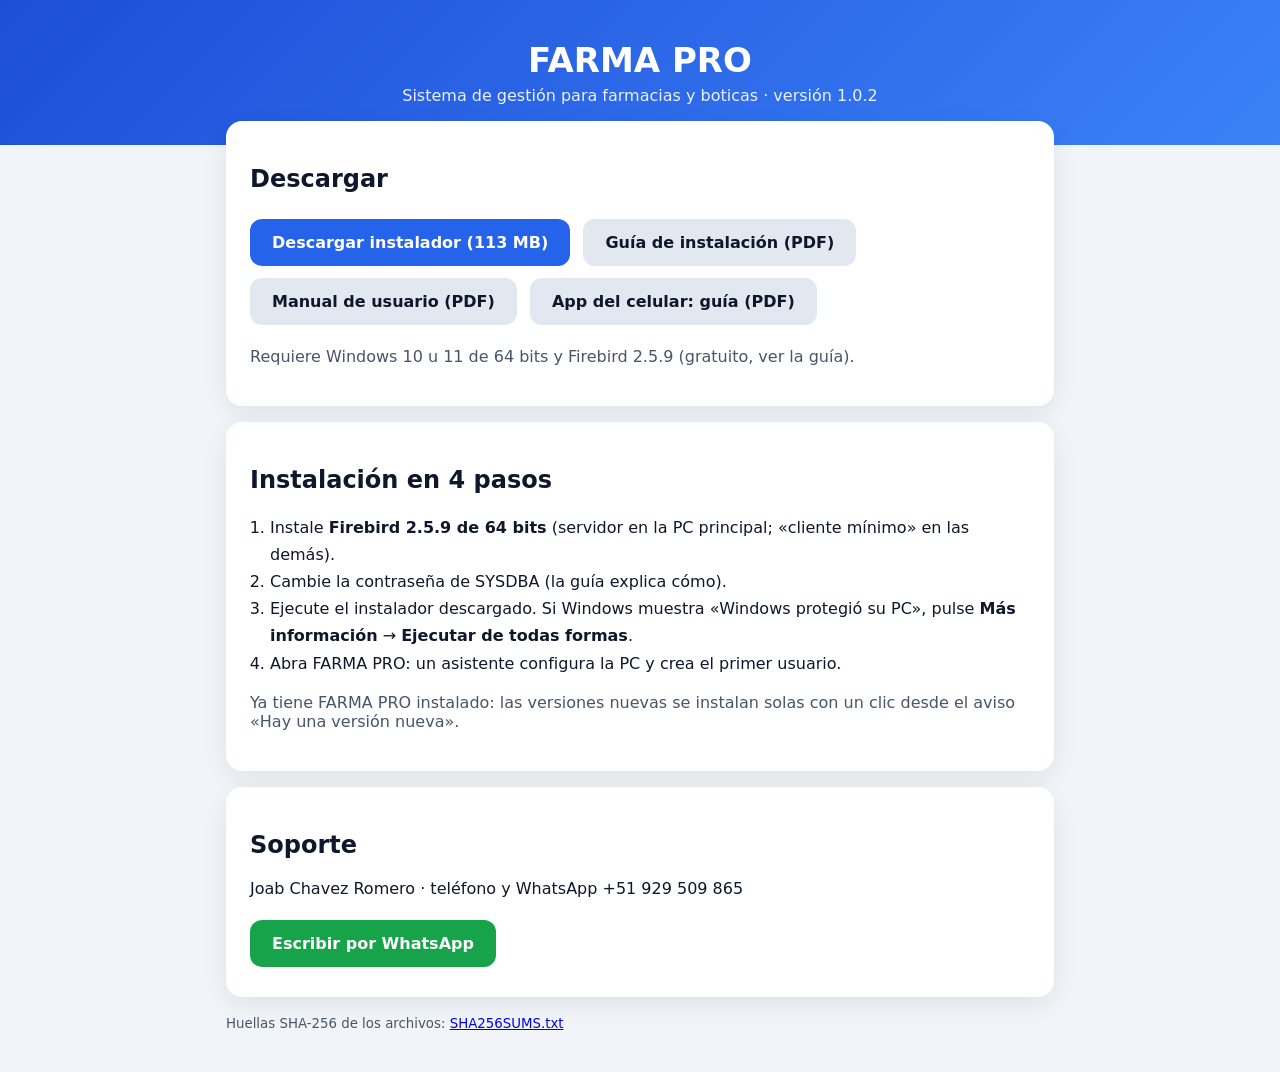
==== index.html @ b52af7d2 "Página de descargas 1.0.2" ====
<!doctype html>
<html lang="es"><head><meta charset="utf-8"><meta name="viewport" content="width=device-width, initial-scale=1">
<title>FARMA PRO - Descargas</title>
<style>
:root { --azul:#1D4ED8; --azul2:#2563EB; --fondo:#F1F5F9; --texto:#0F172A; --gris:#475569; }
* { box-sizing:border-box; }
body { margin:0; font-family:"Segoe UI",system-ui,sans-serif; background:var(--fondo); color:var(--texto); }
header { background:linear-gradient(135deg,var(--azul),#3B82F6); color:#fff; padding:40px 16px; text-align:center; }
header h1 { margin:0 0 6px; font-size:34px; } header p { margin:0; opacity:.9; }
main { max-width:860px; margin:-24px auto 40px; padding:0 16px; }
.card { background:#fff; border-radius:16px; padding:24px; box-shadow:0 8px 24px rgba(15,23,42,.08); margin-bottom:16px; }
.btn { display:inline-block; background:var(--azul2); color:#fff; text-decoration:none; padding:14px 22px;
       border-radius:12px; font-weight:700; margin:6px 8px 6px 0; }
.btn.sec { background:#E2E8F0; color:var(--texto); }
.btn.wa { background:#16A34A; }
ol { padding-left:20px; line-height:1.7; } small, .muted { color:var(--gris); }
code { background:#F1F5F9; padding:2px 6px; border-radius:6px; }
</style></head><body>
<header><h1>FARMA PRO</h1><p>Sistema de gestión para farmacias y boticas · versión 1.0.2</p></header>
<main>
<div class="card"><h2>Descargar</h2>
<a class="btn" href="https://github.com/jcramigofiel20-collab/farma-pro-descargas/releases/latest/download/FARMA_PRO_Instalador.exe">Descargar instalador (113 MB)</a>
<a class="btn sec" href="https://github.com/jcramigofiel20-collab/farma-pro-descargas/releases/latest/download/Guia_de_instalacion_FARMA_PRO.pdf">Guía de instalación (PDF)</a>
<a class="btn sec" href="https://github.com/jcramigofiel20-collab/farma-pro-descargas/releases/latest/download/Manual_de_usuario_FARMA_PRO.pdf">Manual de usuario (PDF)</a>
<a class="btn sec" href="https://github.com/jcramigofiel20-collab/farma-pro-descargas/releases/latest/download/Guia_app_celular_FARMA_PRO.pdf">App del celular: guía (PDF)</a>
<p class="muted">Requiere Windows 10 u 11 de 64 bits y Firebird 2.5.9 (gratuito, ver la guía).</p></div>
<div class="card"><h2>Instalación en 4 pasos</h2><ol>
<li>Instale <b>Firebird 2.5.9 de 64 bits</b> (servidor en la PC principal; «cliente mínimo» en las demás).</li>
<li>Cambie la contraseña de SYSDBA (la guía explica cómo).</li>
<li>Ejecute el instalador descargado. Si Windows muestra «Windows protegió su PC», pulse
<b>Más información</b> → <b>Ejecutar de todas formas</b>.</li>
<li>Abra FARMA PRO: un asistente configura la PC y crea el primer usuario.</li></ol>
<p class="muted">Ya tiene FARMA PRO instalado: las versiones nuevas se instalan solas con un clic desde el aviso
«Hay una versión nueva».</p></div>
<div class="card"><h2>Soporte</h2><p>Joab Chavez Romero · teléfono y WhatsApp +51 929 509 865</p>
<a class="btn wa" href="https://wa.me/51929509865">Escribir por WhatsApp</a></div>
<p class="muted"><small>Huellas SHA-256 de los archivos: <a href="https://github.com/jcramigofiel20-collab/farma-pro-descargas/releases/latest/download/SHA256SUMS.txt">SHA256SUMS.txt</a></small></p>
</main></body></html>
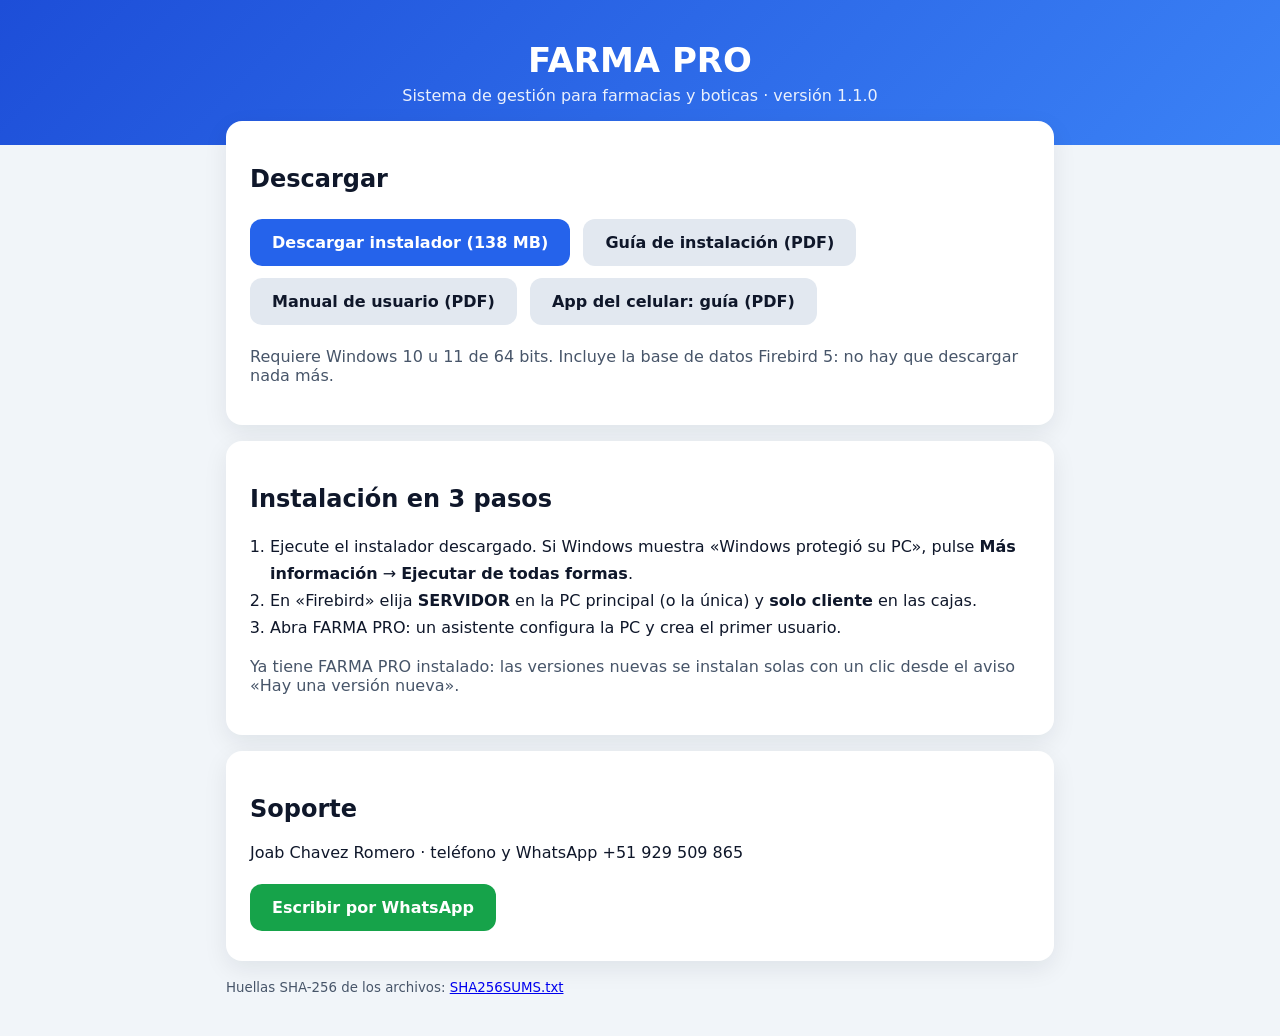
==== commit 68907048: "Página de descargas 1.1.0" ====
--- a/index.html
+++ b/index.html
@@ -16,19 +16,19 @@
 ol { padding-left:20px; line-height:1.7; } small, .muted { color:var(--gris); }
 code { background:#F1F5F9; padding:2px 6px; border-radius:6px; }
 </style></head><body>
-<header><h1>FARMA PRO</h1><p>Sistema de gestión para farmacias y boticas · versión 1.0.2</p></header>
+<header><h1>FARMA PRO</h1><p>Sistema de gestión para farmacias y boticas · versión 1.1.0</p></header>
 <main>
 <div class="card"><h2>Descargar</h2>
-<a class="btn" href="https://github.com/jcramigofiel20-collab/farma-pro-descargas/releases/latest/download/FARMA_PRO_Instalador.exe">Descargar instalador (113 MB)</a>
+<a class="btn" href="https://github.com/jcramigofiel20-collab/farma-pro-descargas/releases/latest/download/FARMA_PRO_Instalador.exe">Descargar instalador (138 MB)</a>
 <a class="btn sec" href="https://github.com/jcramigofiel20-collab/farma-pro-descargas/releases/latest/download/Guia_de_instalacion_FARMA_PRO.pdf">Guía de instalación (PDF)</a>
 <a class="btn sec" href="https://github.com/jcramigofiel20-collab/farma-pro-descargas/releases/latest/download/Manual_de_usuario_FARMA_PRO.pdf">Manual de usuario (PDF)</a>
 <a class="btn sec" href="https://github.com/jcramigofiel20-collab/farma-pro-descargas/releases/latest/download/Guia_app_celular_FARMA_PRO.pdf">App del celular: guía (PDF)</a>
-<p class="muted">Requiere Windows 10 u 11 de 64 bits y Firebird 2.5.9 (gratuito, ver la guía).</p></div>
-<div class="card"><h2>Instalación en 4 pasos</h2><ol>
-<li>Instale <b>Firebird 2.5.9 de 64 bits</b> (servidor en la PC principal; «cliente mínimo» en las demás).</li>
-<li>Cambie la contraseña de SYSDBA (la guía explica cómo).</li>
+<p class="muted">Requiere Windows 10 u 11 de 64 bits. Incluye la base de datos Firebird 5: no hay que descargar
+nada más.</p></div>
+<div class="card"><h2>Instalación en 3 pasos</h2><ol>
 <li>Ejecute el instalador descargado. Si Windows muestra «Windows protegió su PC», pulse
 <b>Más información</b> → <b>Ejecutar de todas formas</b>.</li>
+<li>En «Firebird» elija <b>SERVIDOR</b> en la PC principal (o la única) y <b>solo cliente</b> en las cajas.</li>
 <li>Abra FARMA PRO: un asistente configura la PC y crea el primer usuario.</li></ol>
 <p class="muted">Ya tiene FARMA PRO instalado: las versiones nuevas se instalan solas con un clic desde el aviso
 «Hay una versión nueva».</p></div>
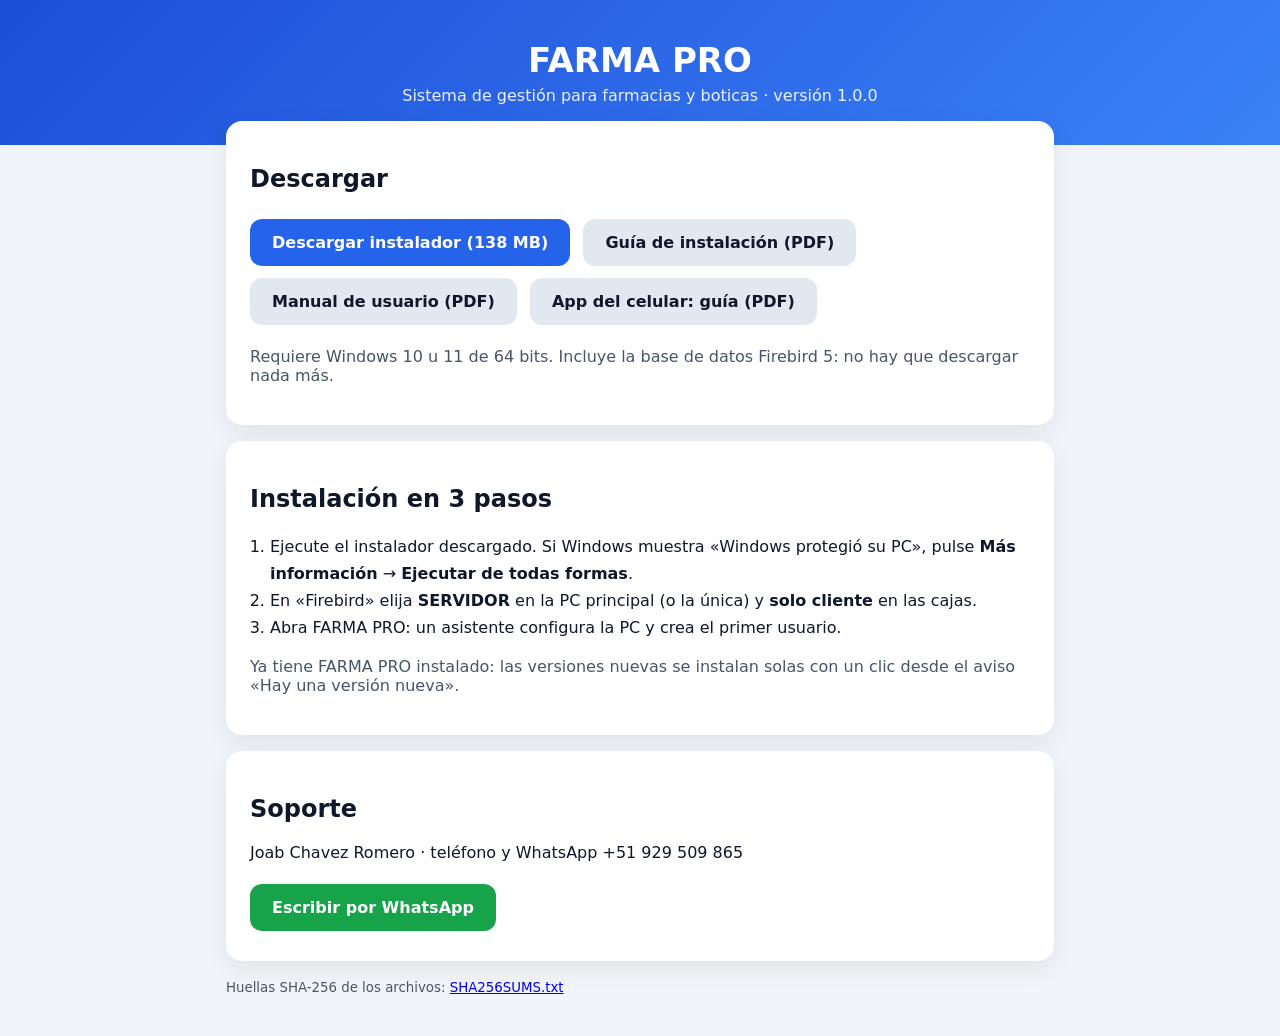
==== commit 273d204c: "Página de descargas 1.0.0" ====
--- a/index.html
+++ b/index.html
@@ -16,7 +16,7 @@
 ol { padding-left:20px; line-height:1.7; } small, .muted { color:var(--gris); }
 code { background:#F1F5F9; padding:2px 6px; border-radius:6px; }
 </style></head><body>
-<header><h1>FARMA PRO</h1><p>Sistema de gestión para farmacias y boticas · versión 1.1.0</p></header>
+<header><h1>FARMA PRO</h1><p>Sistema de gestión para farmacias y boticas · versión 1.0.0</p></header>
 <main>
 <div class="card"><h2>Descargar</h2>
 <a class="btn" href="https://github.com/jcramigofiel20-collab/farma-pro-descargas/releases/latest/download/FARMA_PRO_Instalador.exe">Descargar instalador (138 MB)</a>
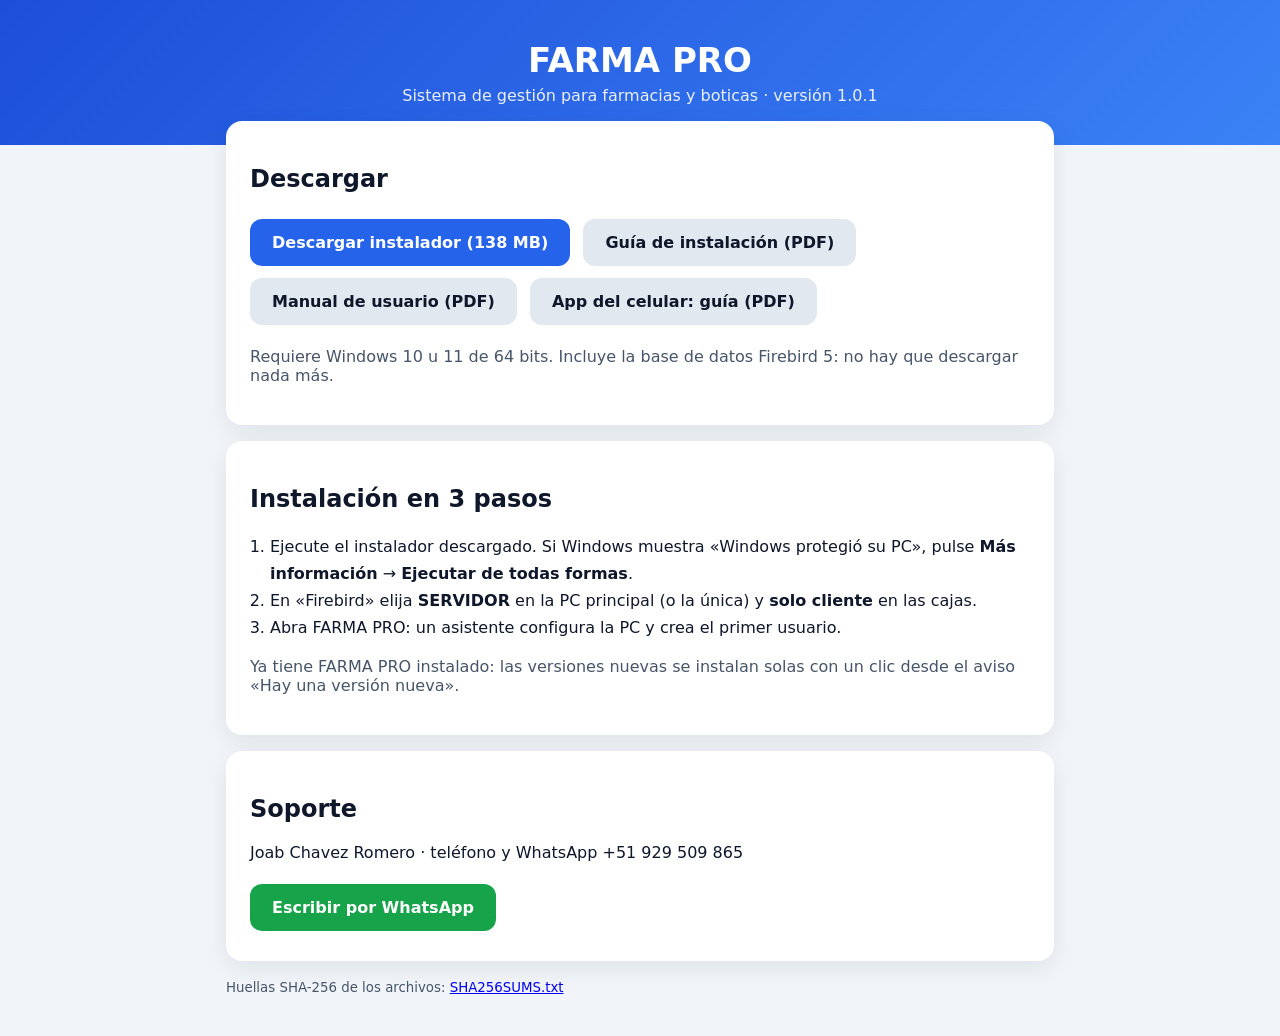
==== commit 63338401: "PÃ¡gina de descargas v1.0.1" ====
--- a/index.html
+++ b/index.html
@@ -16,7 +16,7 @@
 ol { padding-left:20px; line-height:1.7; } small, .muted { color:var(--gris); }
 code { background:#F1F5F9; padding:2px 6px; border-radius:6px; }
 </style></head><body>
-<header><h1>FARMA PRO</h1><p>Sistema de gestión para farmacias y boticas · versión 1.0.0</p></header>
+<header><h1>FARMA PRO</h1><p>Sistema de gestión para farmacias y boticas · versión 1.0.1</p></header>
 <main>
 <div class="card"><h2>Descargar</h2>
 <a class="btn" href="https://github.com/jcramigofiel20-collab/farma-pro-descargas/releases/latest/download/FARMA_PRO_Instalador.exe">Descargar instalador (138 MB)</a>
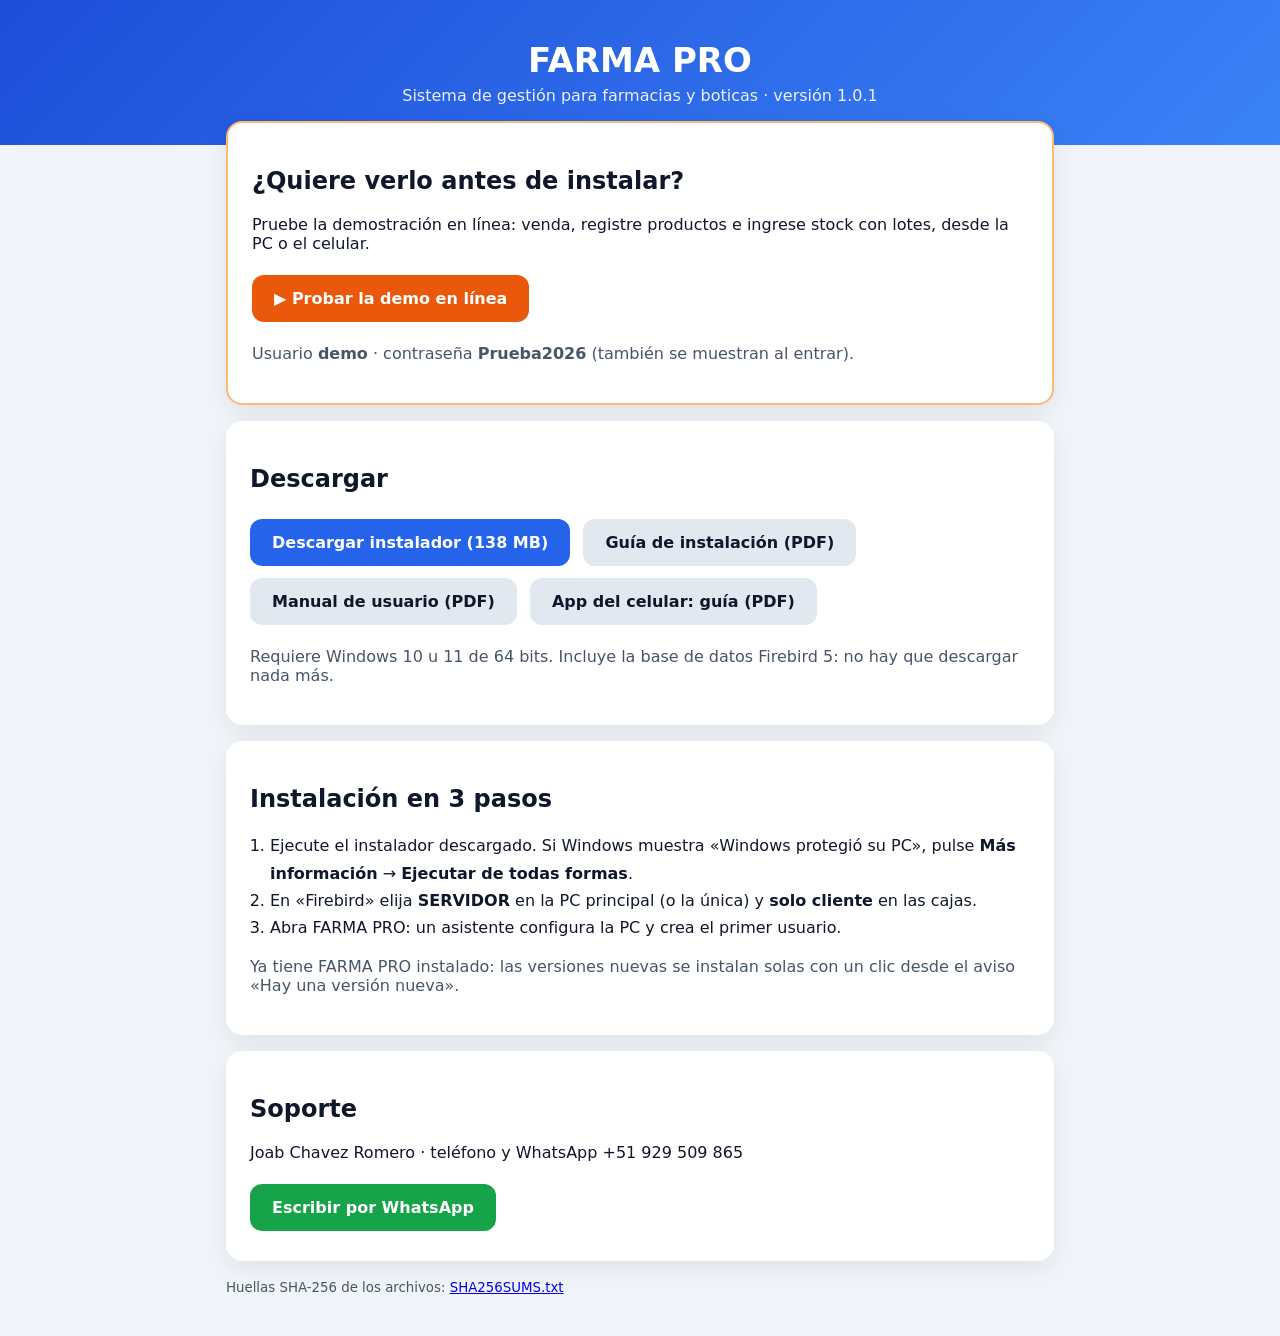
==== commit 0a490f6d: "Página de descargas: enlace a la demo en línea" ====
--- a/index.html
+++ b/index.html
@@ -1,38 +1,42 @@
-<!doctype html>
-<html lang="es"><head><meta charset="utf-8"><meta name="viewport" content="width=device-width, initial-scale=1">
-<title>FARMA PRO - Descargas</title>
-<style>
-:root { --azul:#1D4ED8; --azul2:#2563EB; --fondo:#F1F5F9; --texto:#0F172A; --gris:#475569; }
-* { box-sizing:border-box; }
-body { margin:0; font-family:"Segoe UI",system-ui,sans-serif; background:var(--fondo); color:var(--texto); }
-header { background:linear-gradient(135deg,var(--azul),#3B82F6); color:#fff; padding:40px 16px; text-align:center; }
-header h1 { margin:0 0 6px; font-size:34px; } header p { margin:0; opacity:.9; }
-main { max-width:860px; margin:-24px auto 40px; padding:0 16px; }
-.card { background:#fff; border-radius:16px; padding:24px; box-shadow:0 8px 24px rgba(15,23,42,.08); margin-bottom:16px; }
-.btn { display:inline-block; background:var(--azul2); color:#fff; text-decoration:none; padding:14px 22px;
-       border-radius:12px; font-weight:700; margin:6px 8px 6px 0; }
-.btn.sec { background:#E2E8F0; color:var(--texto); }
-.btn.wa { background:#16A34A; }
-ol { padding-left:20px; line-height:1.7; } small, .muted { color:var(--gris); }
-code { background:#F1F5F9; padding:2px 6px; border-radius:6px; }
-</style></head><body>
-<header><h1>FARMA PRO</h1><p>Sistema de gestión para farmacias y boticas · versión 1.0.1</p></header>
-<main>
-<div class="card"><h2>Descargar</h2>
-<a class="btn" href="https://github.com/jcramigofiel20-collab/farma-pro-descargas/releases/latest/download/FARMA_PRO_Instalador.exe">Descargar instalador (138 MB)</a>
-<a class="btn sec" href="https://github.com/jcramigofiel20-collab/farma-pro-descargas/releases/latest/download/Guia_de_instalacion_FARMA_PRO.pdf">Guía de instalación (PDF)</a>
-<a class="btn sec" href="https://github.com/jcramigofiel20-collab/farma-pro-descargas/releases/latest/download/Manual_de_usuario_FARMA_PRO.pdf">Manual de usuario (PDF)</a>
-<a class="btn sec" href="https://github.com/jcramigofiel20-collab/farma-pro-descargas/releases/latest/download/Guia_app_celular_FARMA_PRO.pdf">App del celular: guía (PDF)</a>
-<p class="muted">Requiere Windows 10 u 11 de 64 bits. Incluye la base de datos Firebird 5: no hay que descargar
-nada más.</p></div>
-<div class="card"><h2>Instalación en 3 pasos</h2><ol>
-<li>Ejecute el instalador descargado. Si Windows muestra «Windows protegió su PC», pulse
-<b>Más información</b> → <b>Ejecutar de todas formas</b>.</li>
-<li>En «Firebird» elija <b>SERVIDOR</b> en la PC principal (o la única) y <b>solo cliente</b> en las cajas.</li>
-<li>Abra FARMA PRO: un asistente configura la PC y crea el primer usuario.</li></ol>
-<p class="muted">Ya tiene FARMA PRO instalado: las versiones nuevas se instalan solas con un clic desde el aviso
-«Hay una versión nueva».</p></div>
-<div class="card"><h2>Soporte</h2><p>Joab Chavez Romero · teléfono y WhatsApp +51 929 509 865</p>
-<a class="btn wa" href="https://wa.me/51929509865">Escribir por WhatsApp</a></div>
-<p class="muted"><small>Huellas SHA-256 de los archivos: <a href="https://github.com/jcramigofiel20-collab/farma-pro-descargas/releases/latest/download/SHA256SUMS.txt">SHA256SUMS.txt</a></small></p>
-</main></body></html>
+<!doctype html>
+<html lang="es"><head><meta charset="utf-8"><meta name="viewport" content="width=device-width, initial-scale=1">
+<title>FARMA PRO - Descargas</title>
+<style>
+:root { --azul:#1D4ED8; --azul2:#2563EB; --fondo:#F1F5F9; --texto:#0F172A; --gris:#475569; }
+* { box-sizing:border-box; }
+body { margin:0; font-family:"Segoe UI",system-ui,sans-serif; background:var(--fondo); color:var(--texto); }
+header { background:linear-gradient(135deg,var(--azul),#3B82F6); color:#fff; padding:40px 16px; text-align:center; }
+header h1 { margin:0 0 6px; font-size:34px; } header p { margin:0; opacity:.9; }
+main { max-width:860px; margin:-24px auto 40px; padding:0 16px; }
+.card { background:#fff; border-radius:16px; padding:24px; box-shadow:0 8px 24px rgba(15,23,42,.08); margin-bottom:16px; }
+.btn { display:inline-block; background:var(--azul2); color:#fff; text-decoration:none; padding:14px 22px;
+       border-radius:12px; font-weight:700; margin:6px 8px 6px 0; }
+.btn.sec { background:#E2E8F0; color:var(--texto); }
+.btn.wa { background:#16A34A; }
+ol { padding-left:20px; line-height:1.7; } small, .muted { color:var(--gris); }
+code { background:#F1F5F9; padding:2px 6px; border-radius:6px; }
+</style></head><body>
+<header><h1>FARMA PRO</h1><p>Sistema de gestión para farmacias y boticas · versión 1.0.1</p></header>
+<main>
+<div class="card" style="border:2px solid #FDBA74"><h2>¿Quiere verlo antes de instalar?</h2>
+<p>Pruebe la demostración en línea: venda, registre productos e ingrese stock con lotes, desde la PC o el celular.</p>
+<a class="btn" style="background:#EA580C" href="https://jcramigofiel20-collab.github.io/farma-pro-descargas/demo/">▶ Probar la demo en línea</a>
+<p class="muted">Usuario <b>demo</b> · contraseña <b>Prueba2026</b> (también se muestran al entrar).</p></div>
+<div class="card"><h2>Descargar</h2>
+<a class="btn" href="https://github.com/jcramigofiel20-collab/farma-pro-descargas/releases/latest/download/FARMA_PRO_Instalador.exe">Descargar instalador (138 MB)</a>
+<a class="btn sec" href="https://github.com/jcramigofiel20-collab/farma-pro-descargas/releases/latest/download/Guia_de_instalacion_FARMA_PRO.pdf">Guía de instalación (PDF)</a>
+<a class="btn sec" href="https://github.com/jcramigofiel20-collab/farma-pro-descargas/releases/latest/download/Manual_de_usuario_FARMA_PRO.pdf">Manual de usuario (PDF)</a>
+<a class="btn sec" href="https://github.com/jcramigofiel20-collab/farma-pro-descargas/releases/latest/download/Guia_app_celular_FARMA_PRO.pdf">App del celular: guía (PDF)</a>
+<p class="muted">Requiere Windows 10 u 11 de 64 bits. Incluye la base de datos Firebird 5: no hay que descargar
+nada más.</p></div>
+<div class="card"><h2>Instalación en 3 pasos</h2><ol>
+<li>Ejecute el instalador descargado. Si Windows muestra «Windows protegió su PC», pulse
+<b>Más información</b> → <b>Ejecutar de todas formas</b>.</li>
+<li>En «Firebird» elija <b>SERVIDOR</b> en la PC principal (o la única) y <b>solo cliente</b> en las cajas.</li>
+<li>Abra FARMA PRO: un asistente configura la PC y crea el primer usuario.</li></ol>
+<p class="muted">Ya tiene FARMA PRO instalado: las versiones nuevas se instalan solas con un clic desde el aviso
+«Hay una versión nueva».</p></div>
+<div class="card"><h2>Soporte</h2><p>Joab Chavez Romero · teléfono y WhatsApp +51 929 509 865</p>
+<a class="btn wa" href="https://wa.me/51929509865">Escribir por WhatsApp</a></div>
+<p class="muted"><small>Huellas SHA-256 de los archivos: <a href="https://github.com/jcramigofiel20-collab/farma-pro-descargas/releases/latest/download/SHA256SUMS.txt">SHA256SUMS.txt</a></small></p>
+</main></body></html>
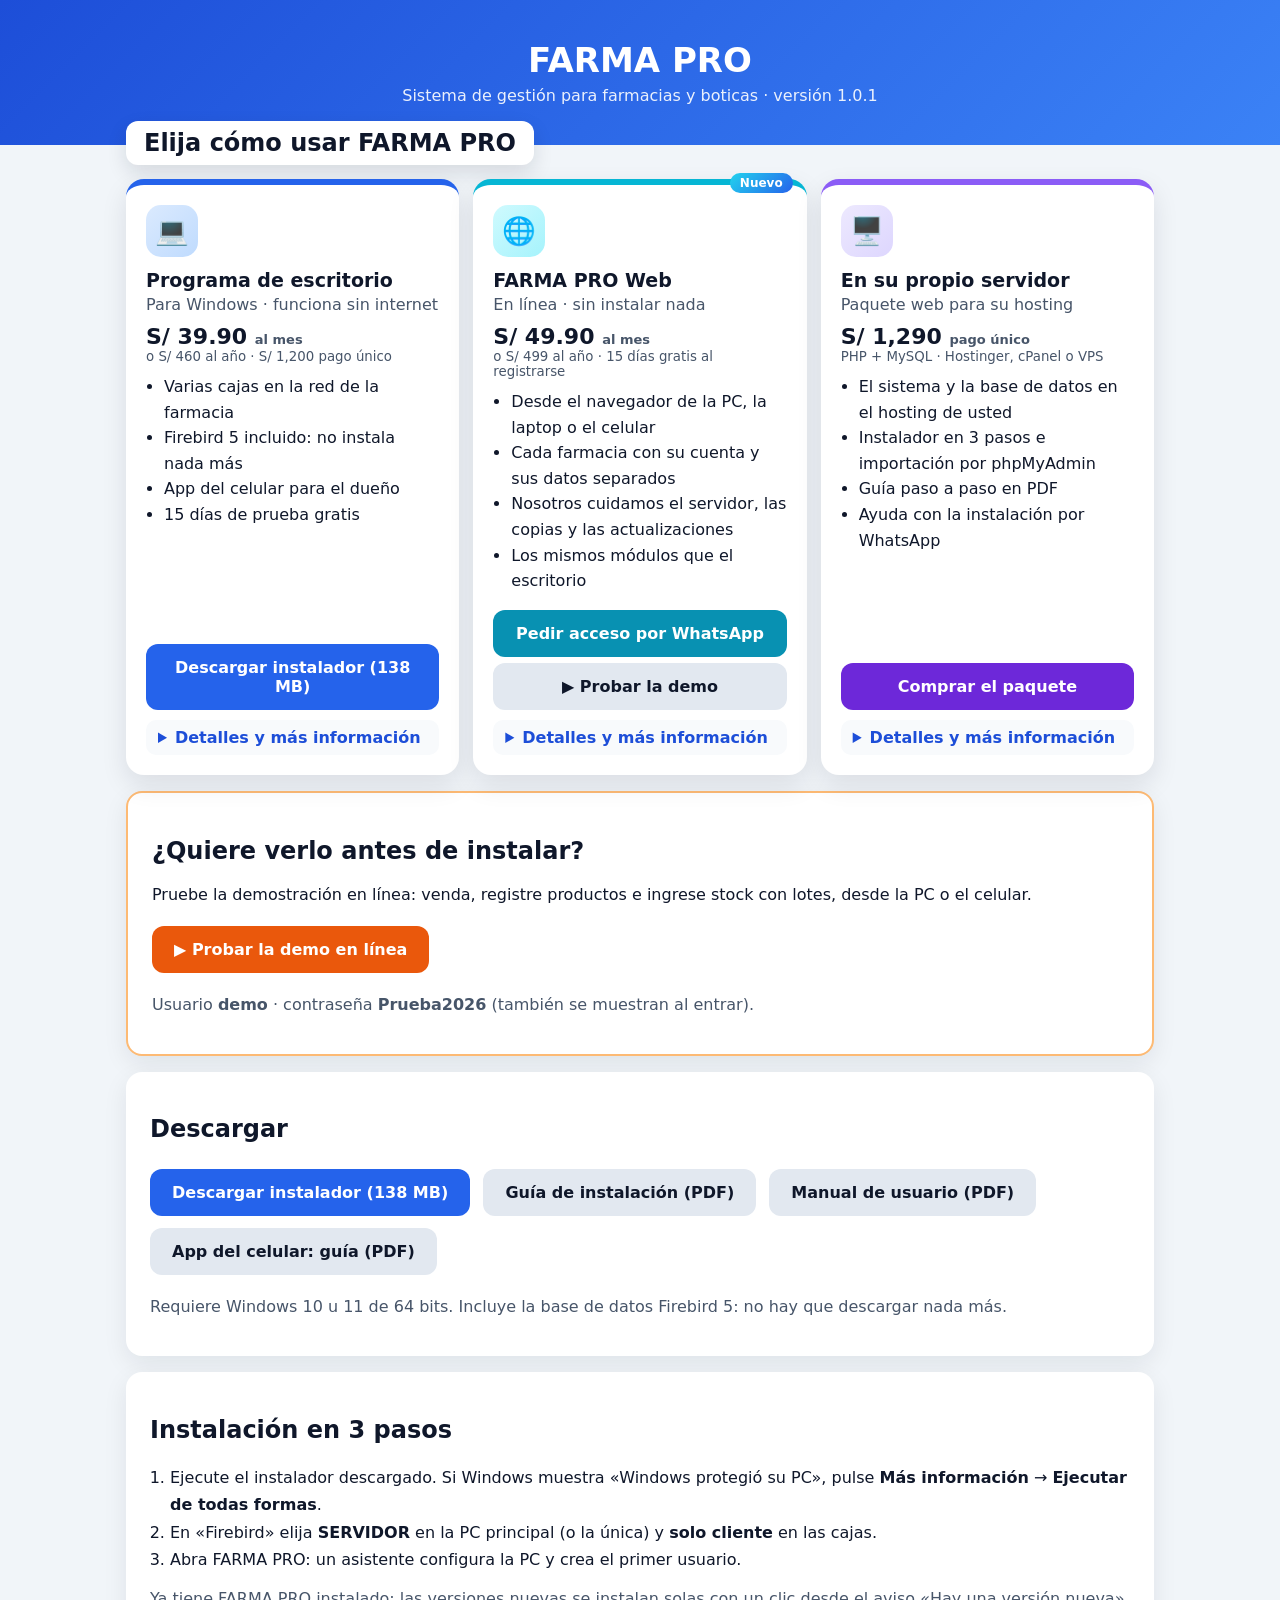
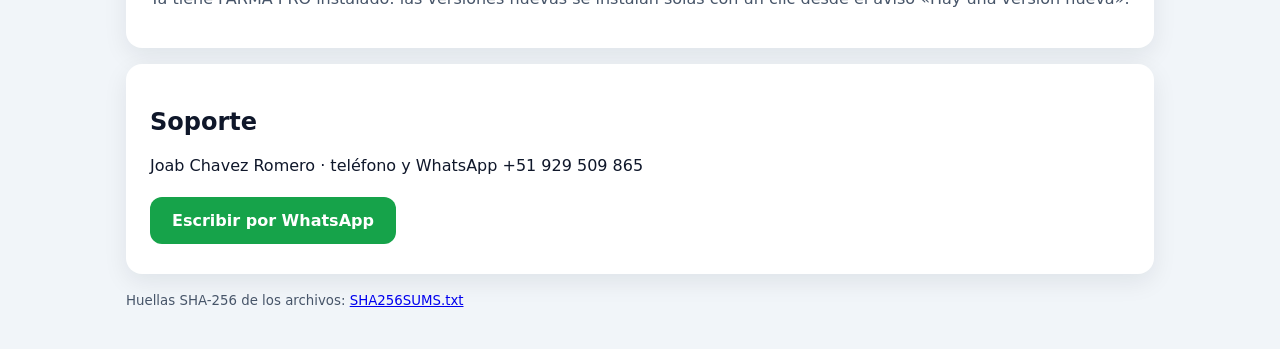
==== commit b35fee84: "Página de descargas: escritorio, FARMA PRO Web y servidor propio" ====
--- a/index.html
+++ b/index.html
@@ -7,7 +7,7 @@
 body { margin:0; font-family:"Segoe UI",system-ui,sans-serif; background:var(--fondo); color:var(--texto); }
 header { background:linear-gradient(135deg,var(--azul),#3B82F6); color:#fff; padding:40px 16px; text-align:center; }
 header h1 { margin:0 0 6px; font-size:34px; } header p { margin:0; opacity:.9; }
-main { max-width:860px; margin:-24px auto 40px; padding:0 16px; }
+main { max-width:1060px; margin:-24px auto 40px; padding:0 16px; }
 .card { background:#fff; border-radius:16px; padding:24px; box-shadow:0 8px 24px rgba(15,23,42,.08); margin-bottom:16px; }
 .btn { display:inline-block; background:var(--azul2); color:#fff; text-decoration:none; padding:14px 22px;
        border-radius:12px; font-weight:700; margin:6px 8px 6px 0; }
@@ -18,6 +18,58 @@
 </style></head><body>
 <header><h1>FARMA PRO</h1><p>Sistema de gestión para farmacias y boticas · versión 1.0.1</p></header>
 <main>
+<!-- opciones:inicio -->
+<style>
+.opciones { display:grid; grid-template-columns:repeat(3,1fr); gap:14px; margin-bottom:16px; }
+.opc { background:#fff; border-radius:18px; padding:20px; box-shadow:0 10px 26px rgba(15,23,42,.10); display:flex; flex-direction:column;
+        border-top:6px solid #2563EB; position:relative; }
+.opc.web { border-top-color:#06B6D4; } .opc.srv { border-top-color:#8B5CF6; }
+.opc .ico { width:52px; height:52px; border-radius:15px; display:grid; place-items:center; font-size:27px;
+             background:linear-gradient(135deg,#DBEAFE,#BFDBFE); }
+.opc.web .ico { background:linear-gradient(135deg,#CFFAFE,#A5F3FC); } .opc.srv .ico { background:linear-gradient(135deg,#EDE9FE,#DDD6FE); }
+.opc h3 { margin:12px 0 4px; font-size:19px; } .opc .lema { color:#475569; margin:0 0 10px; }
+.opc .precio { font-size:22px; font-weight:800; color:#0F172A; } .opc .precio small { font-size:13px; font-weight:600; color:#475569; }
+.opc ul { padding-left:18px; line-height:1.6; margin:10px 0; flex:1; }
+.opc .btn { text-align:center; margin:6px 0 0; display:block; } .opc.web .btn { background:#0891B2; } .opc.srv .btn { background:#6D28D9; }
+.opc .btn.sec { background:#E2E8F0; color:#0F172A; }
+.opc details { margin-top:10px; background:#F8FAFC; border-radius:10px; padding:8px 12px; }
+.opc summary { cursor:pointer; font-weight:700; color:#1D4ED8; } .opc details p { margin:8px 0; color:#475569; }
+.opc .etq { position:absolute; top:-12px; right:14px; background:linear-gradient(135deg,#22D3EE,#2563EB); color:#fff; font-size:12px;
+             font-weight:800; padding:3px 10px; border-radius:10px; }
+@media (max-width:820px) { .opciones { grid-template-columns:1fr; } }
+</style>
+<h2 style="display:inline-block;margin:0 0 14px;background:#fff;padding:8px 18px;border-radius:12px;box-shadow:0 8px 20px rgba(15,23,42,.12)">Elija cómo usar FARMA PRO</h2>
+<div class="opciones">
+  <div class="opc"><div class="ico">💻</div><h3>Programa de escritorio</h3><p class="lema">Para Windows · funciona sin internet</p>
+    <div class="precio">S/ 39.90 <small>al mes</small></div>
+    <small class="muted">o S/ 460 al año · S/ 1,200 pago único</small>
+    <ul><li>Varias cajas en la red de la farmacia</li><li>Firebird 5 incluido: no instala nada más</li><li>App del celular para el dueño</li>
+      <li>15 días de prueba gratis</li></ul>
+    <a class="btn" href="https://github.com/jcramigofiel20-collab/farma-pro-descargas/releases/latest/download/FARMA_PRO_Instalador.exe">Descargar instalador (138 MB)</a>
+    <details><summary>Detalles y más información</summary><p>Requiere Windows 10 u 11 de 64 bits. La PC principal guarda la base de datos
+      y las cajas se conectan a ella por la red. Incluye ventas, caja, lotes y vencimientos, compras, reportes, comprobantes
+      electrónicos, promociones, sorteos y copias de seguridad automáticas.</p>
+      <p><a href="https://github.com/jcramigofiel20-collab/farma-pro-descargas/releases/latest/download/Guia_de_instalacion_FARMA_PRO.pdf">Guía de instalación (PDF)</a> · <a href="https://github.com/jcramigofiel20-collab/farma-pro-descargas/releases/latest/download/Manual_de_usuario_FARMA_PRO.pdf">Manual de usuario (PDF)</a></p></details></div>
+  <div class="opc web"><span class="etq">Nuevo</span><div class="ico">🌐</div><h3>FARMA PRO Web</h3><p class="lema">En línea · sin instalar nada</p>
+    <div class="precio">S/ 49.90 <small>al mes</small></div>
+    <small class="muted">o S/ 499 al año · 15 días gratis al registrarse</small>
+    <ul><li>Desde el navegador de la PC, la laptop o el celular</li><li>Cada farmacia con su cuenta y sus datos separados</li>
+      <li>Nosotros cuidamos el servidor, las copias y las actualizaciones</li><li>Los mismos módulos que el escritorio</li></ul>
+    <a class="btn" href="https://wa.me/51929509865?text=Hola%2C%20quiero%20usar%20FARMA%20PRO%20Web%20%28en%20l%C3%ADnea%29.">Pedir acceso por WhatsApp</a><a class="btn sec" href="https://jcramigofiel20-collab.github.io/farma-pro-descargas/demo/">▶ Probar la demo</a>
+    <details><summary>Detalles y más información</summary><p>Ideal si tiene una botica y quiere revisar su negocio desde cualquier
+      lugar: solo necesita internet. Punto de venta con efectivo, tarjeta, Yape y Plin, lotes con vencimiento, caja con arqueo,
+      compras, clientes, reportes en Excel y PDF, usuarios con roles y licencia por WhatsApp.</p></details></div>
+  <div class="opc srv"><div class="ico">🖥️</div><h3>En su propio servidor</h3><p class="lema">Paquete web para su hosting</p>
+    <div class="precio">S/ 1,290 <small>pago único</small></div>
+    <small class="muted">PHP + MySQL · Hostinger, cPanel o VPS</small>
+    <ul><li>El sistema y la base de datos en el hosting de usted</li><li>Instalador en 3 pasos e importación por phpMyAdmin</li>
+      <li>Guía paso a paso en PDF</li><li>Ayuda con la instalación por WhatsApp</li></ul>
+    <a class="btn" href="https://wa.me/51929509865?text=Hola%2C%20quiero%20comprar%20el%20paquete%20de%20FARMA%20PRO%20Web%20para%20instalarlo%20en%20mi%20propio%20servidor.">Comprar el paquete</a>
+    <details><summary>Detalles y más información</summary><p>Para empresas o cadenas que prefieren tener sus datos en su propio servidor
+      o dominio. Incluye los archivos del sistema, la base de datos (farma_web.sql) y la licencia de pago único.</p>
+      <p><a href="https://jcramigofiel20-collab.github.io/farma-pro-descargas/web/Guia_FARMA_PRO_Web_servidor_propio.pdf">Ver la guía de instalación en servidor propio (PDF)</a></p></details></div>
+</div>
+<!-- opciones:fin -->
 <div class="card" style="border:2px solid #FDBA74"><h2>¿Quiere verlo antes de instalar?</h2>
 <p>Pruebe la demostración en línea: venda, registre productos e ingrese stock con lotes, desde la PC o el celular.</p>
 <a class="btn" style="background:#EA580C" href="https://jcramigofiel20-collab.github.io/farma-pro-descargas/demo/">▶ Probar la demo en línea</a>
